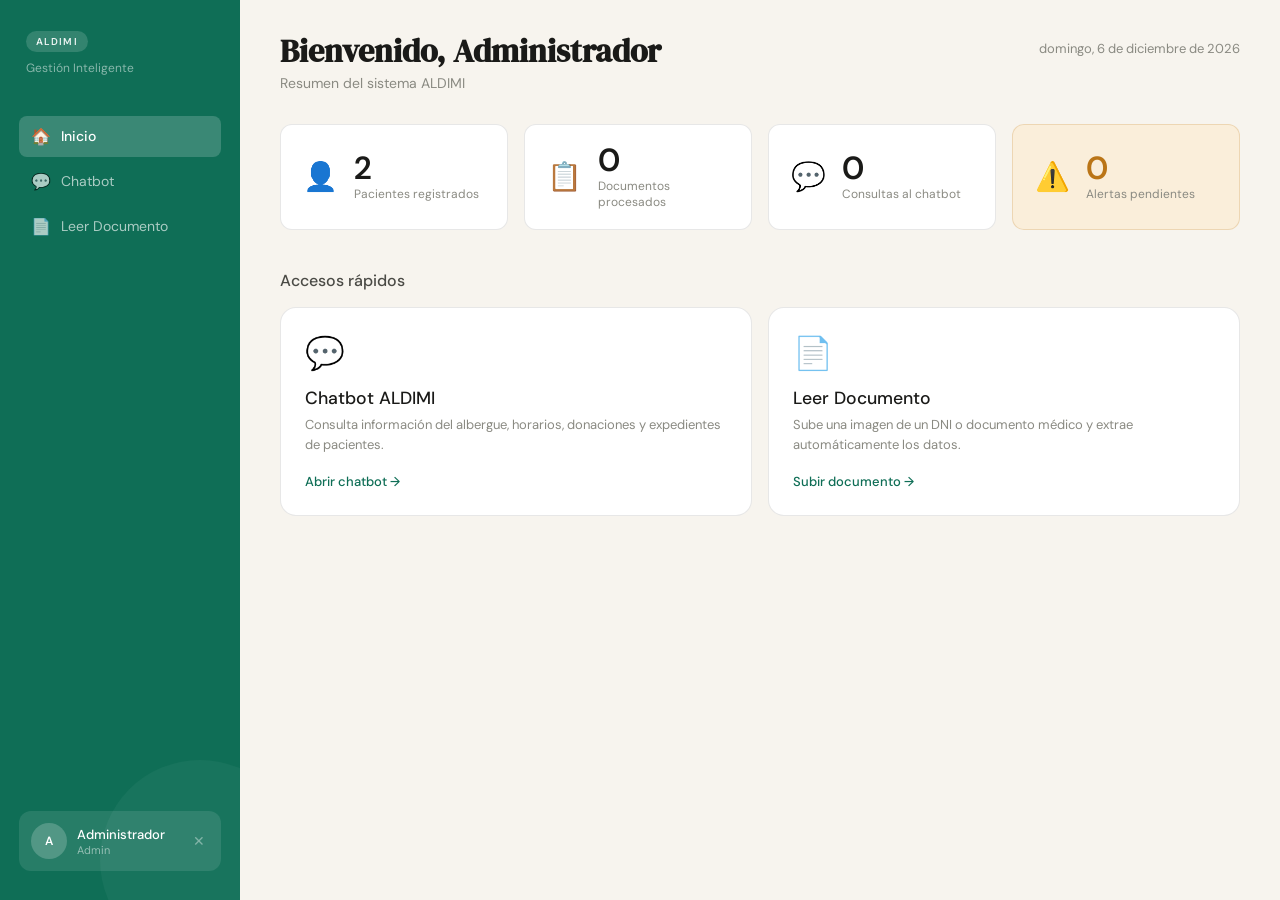
==== chatbot.html @ d467299f "pagina inicial" ====
<!DOCTYPE html>
<html lang="es">
<head>
  <meta charset="UTF-8" />
  <meta name="viewport" content="width=device-width, initial-scale=1.0" />
  <title>ALDIMI — Dashboard</title>
  <link href="https://fonts.googleapis.com/css2?family=DM+Serif+Display:ital@0;1&family=DM+Sans:wght@300;400;500;600&display=swap" rel="stylesheet" />
  <link rel="stylesheet" href="css/chatbot.css" /> 
</head>
<body>
  <div id="app">

    <aside id="sidebar">

      <!-- Logo / Marca -->
      <div id="sidebar-marca">
        <span id="sidebar-badge">ALDIMI</span>
        <p id="sidebar-subtitulo">Gestión Inteligente</p>
      </div>

      <!-- Menú de navegación -->
      <nav id="sidebar-nav">
        <button class="nav-btn activo" onclick="mostrarSeccion('inicio')" data-seccion="inicio">
          <span class="nav-icono">🏠</span>
          <span class="nav-texto">Inicio</span>
        </button>

        <button class="nav-btn" onclick="mostrarSeccion('chatbot')" data-seccion="chatbot">
          <span class="nav-icono">💬</span>
          <span class="nav-texto">Chatbot</span>
        </button>

        <button class="nav-btn" onclick="mostrarSeccion('ocr')" data-seccion="ocr">
          <span class="nav-icono">📄</span>
          <span class="nav-texto">Leer Documento</span>
        </button>
      </nav>

      <!-- Info del usuario logueado -->
      <div id="sidebar-usuario">
        <div id="usuario-avatar">AD</div>
        <div id="usuario-info">
          <p id="usuario-nombre">Administrador</p>
          <p id="usuario-rol">admin</p>
        </div>
        <button id="btn-cerrar-sesion" onclick="cerrarSesion()" title="Cerrar sesión">✕</button>
      </div>

    </aside>

    <main id="contenido">

     <!-- Inicio -->
      <section id="seccion-inicio" class="seccion activa">

        <!-- Encabezado -->
        <div class="seccion-header">
          <div>
            <h1 id="saludo-usuario">Bienvenido, Administrador</h1>
            <p class="seccion-desc">Resumen del sistema ALDIMI</p>
          </div>
          <span id="fecha-hoy"></span>
        </div>

        <!-- Tarjetas de estadísticas -->
        <div id="stats-grid">

          <div class="stat-card">
            <span class="stat-icono">👤</span>
            <div>
              <p class="stat-numero" id="stat-pacientes">2</p>
              <p class="stat-label">Pacientes registrados</p>
            </div>
          </div>

          <div class="stat-card">
            <span class="stat-icono">📋</span>
            <div>
              <p class="stat-numero" id="stat-documentos">0</p>
              <p class="stat-label">Documentos procesados</p>
            </div>
          </div>

          <div class="stat-card">
            <span class="stat-icono">💬</span>
            <div>
              <p class="stat-numero" id="stat-consultas">0</p>
              <p class="stat-label">Consultas al chatbot</p>
            </div>
          </div>

          <div class="stat-card alerta">
            <span class="stat-icono">⚠️</span>
            <div>
              <p class="stat-numero" id="stat-alertas">0</p>
              <p class="stat-label">Alertas pendientes</p>
            </div>
          </div>

        </div>

        <!-- Accesos rápidos -->
        <div id="accesos-rapidos">
          <h2>Accesos rápidos</h2>
          <div id="accesos-grid">

            <div class="acceso-card" onclick="mostrarSeccion('chatbot')">
              <span class="acceso-icono">💬</span>
              <h3>Chatbot ALDIMI</h3>
              <p>Consulta información del albergue, horarios, donaciones y expedientes de pacientes.</p>
              <span class="acceso-link">Abrir chatbot →</span>
            </div>

            <div class="acceso-card" onclick="mostrarSeccion('ocr')">
              <span class="acceso-icono">📄</span>
              <h3>Leer Documento</h3>
              <p>Sube una imagen de un DNI o documento médico y extrae automáticamente los datos.</p>
              <span class="acceso-link">Subir documento →</span>
            </div>

          </div>
        </div>

      </section>
         <!-- Chatbot -->
      <section id="seccion-chatbot" class="seccion">

        <!-- Encabezado -->
        <div class="seccion-header">
          <div>
            <h1>Asistente Virtual</h1>
            <p class="seccion-desc">Consulta sobre horarios, pacientes, donaciones y más</p>
          </div>
          <button id="btn-limpiar-chat" onclick="limpiarChat()">Limpiar chat</button>
        </div>

        <!-- Ventana del chat -->
        <div id="chat-contenedor">

          <!-- Mensajes -->
          <div id="chat-mensajes">

            <!-- Mensaje inicial del bot (se genera con JS) -->
            <div class="mensaje bot" id="mensaje-bienvenida">
              <div class="mensaje-avatar">🤖</div>
              <div class="mensaje-burbuja">
                <p>¡Hola! Soy el asistente virtual de ALDIMI. Puedo ayudarte con:</p>
                <ul>
                  <li>📅 Horarios de atención</li>
                  <li>👤 Registro de pacientes</li>
                  <li>❤️ Donaciones</li>
                  <li>📋 Expedientes</li>
                  <li>🔔 Alertas pendientes</li>
                </ul>
                <p>¿En qué te puedo ayudar?</p>
              </div>
            </div>

          </div>

          <!-- Sugerencias rápidas -->
          <div id="chat-sugerencias">
            <button class="sugerencia-btn" onclick="enviarSugerencia(this)">¿Cuál es el horario?</button>
            <button class="sugerencia-btn" onclick="enviarSugerencia(this)">Quiero donar</button>
            <button class="sugerencia-btn" onclick="enviarSugerencia(this)">Registrar paciente</button>
            <button class="sugerencia-btn" onclick="enviarSugerencia(this)">Ver alertas</button>
          </div>

          <!-- Input del chat -->
          <div id="chat-input-area">
            <input
              type="text"
              id="chat-input"
              placeholder="Escribe tu consulta aquí..."
              onkeydown="if(event.key==='Enter') enviarMensaje()"
            />
            <button id="btn-enviar-chat" onclick="enviarMensaje()">Enviar</button>
          </div>

        </div>

      </section>
         <!-- OCR -->
      <section id="seccion-ocr" class="seccion">

        <!-- Encabezado -->
        <div class="seccion-header">
          <div>
            <h1>Leer Documento</h1>
            <p class="seccion-desc">Sube una imagen y el sistema extraerá los datos automáticamente</p>
          </div>
        </div>

        <div id="ocr-contenedor">

          <!-- Panel izquierdo: subir imagen -->
          <div id="ocr-panel-subir">

            <h2>Subir documento</h2>

            <!-- Zona de arrastre / clic -->
            <div id="zona-subir"
              onclick="document.getElementById('input-imagen').click()"
              ondragover="event.preventDefault(); this.classList.add('arrastrando')"
              ondragleave="this.classList.remove('arrastrando')"
              ondrop="soltarArchivo(event)"
            >
              <span id="zona-icono">📁</span>
              <p id="zona-texto-principal">Haz clic o arrastra una imagen aquí</p>
              <p id="zona-texto-secundario">JPG, PNG — Máximo 5MB</p>

              <!-- Input oculto -->
              <input
                type="file"
                id="input-imagen"
                accept=".jpg,.jpeg,.png"
                style="display:none"
                onchange="cargarImagen(event)"
              />
            </div>

            <!-- Vista previa de la imagen -->
            <div id="preview-contenedor">
              <p id="preview-nombre-archivo"></p>
              <img id="preview-imagen" alt="Vista previa del documento" />
            </div>

            <!-- Tipo de documento detectado -->
            <div id="tipo-documento-contenedor">
              <p>Tipo detectado:</p>
              <span id="tipo-documento-badge"></span>
            </div>

            <!-- Botón procesar -->
            <button id="btn-procesar-ocr" onclick="procesarOCR()">
              Extraer datos
            </button>

            <!-- Botón limpiar -->
            <button id="btn-limpiar-ocr" onclick="limpiarOCR()">
              Limpiar
            </button>

          </div>


          <!-- Panel derecho: resultados -->
          <div id="ocr-panel-resultado">

            <h2>Datos extraídos</h2>

            <!-- Estado inicial: esperando imagen -->
            <div id="ocr-estado-vacio">
              <span>📋</span>
              <p>Los datos aparecerán aquí después de procesar el documento</p>
            </div>

            <!-- Estado: procesando (spinner) -->
            <div id="ocr-estado-procesando">
              <div id="ocr-spinner"></div>
              <p>Analizando documento...</p>
            </div>

            <!-- Estado: resultado exitoso -->
            <div id="ocr-estado-resultado">

              <!-- Campos extraídos (se llenan dinámicamente con JS) -->
              <div id="ocr-campos"></div>

              <!-- Observación del análisis -->
              <div id="ocr-observacion">
                <p id="ocr-observacion-texto"></p>
              </div>

              <!-- Botones de acción -->
              <div id="ocr-acciones">
                <button id="btn-guardar-ocr" onclick="guardarDatos()">
                  Guardar en sistema
                </button>
                <button id="btn-editar-ocr" onclick="habilitarEdicion()">
                  Editar datos
                </button>
              </div>

            </div>

            <!-- Estado: error -->
            <div id="ocr-estado-error">
              <span>❌</span>
              <p id="ocr-error-texto">No se pudo procesar el documento.</p>
              <button onclick="limpiarOCR()">Intentar de nuevo</button>
            </div>

          </div>

        </div>

      </section>


    </main>
  </div>


  <!-- Scripts -->
  <script src="js/chatbot.js"></script>

</body>
</html>
---- css/chatbot.css ----
/* ── Variables globales ── */
:root {
  --cream:      #F7F4EE;
  --ink:        #1A1A18;
  --ink-mid:    #4A4A45;
  --ink-soft:   #8A8A82;
  --teal:       #0F6E56;
  --teal-lt:    #E1F5EE;
  --teal-mid:   #1D9E75;
  --teal-dark:  #0b5542;
  --red:        #A32D2D;
  --red-lt:     #FCEBEB;
  --amber:      #BA7517;
  --amber-lt:   #FAEEDA;
  --border:     rgba(26,26,24,0.10);
  --sidebar-w:  240px;
  --radius-sm:  8px;
  --radius-md:  12px;
  --radius-lg:  16px;
}

/* ── Reset ── */
*, *::before, *::after {
  box-sizing: border-box;
  margin: 0;
  padding: 0;
}

body {
  font-family: 'DM Sans', sans-serif;
  background: var(--cream);
  color: var(--ink);
  min-height: 100vh;
}


#app {
  display: flex;
  min-height: 100vh;
}

#sidebar {
  width: var(--sidebar-w);
  background: var(--teal);
  display: flex;
  flex-direction: column;
  padding: 1.8rem 1.2rem;
  position: fixed;
  top: 0;
  left: 0;
  height: 100vh;
  z-index: 100;
  overflow: hidden;
}

/* Círculo decorativo en sidebar */
#sidebar::after {
  content: '';
  position: absolute;
  bottom: -60px;
  right: -60px;
  width: 200px;
  height: 200px;
  border-radius: 50%;
  background: rgba(255,255,255,0.04);
  pointer-events: none;
}

/* Marca */
#sidebar-marca {
  margin-bottom: 2.5rem;
  padding-left: 0.4rem;
}

#sidebar-badge {
  display: inline-block;
  background: rgba(255,255,255,0.15);
  color: rgba(255,255,255,0.9);
  font-size: 10px;
  font-weight: 600;
  letter-spacing: 0.12em;
  text-transform: uppercase;
  padding: 4px 10px;
  border-radius: 100px;
  margin-bottom: 0.5rem;
}

#sidebar-subtitulo {
  color: rgba(255,255,255,0.5);
  font-size: 12px;
}

/* Navegación */
#sidebar-nav {
  display: flex;
  flex-direction: column;
  gap: 4px;
  flex: 1;
}

.nav-btn {
  display: flex;
  align-items: center;
  gap: 10px;
  width: 100%;
  background: none;
  border: none;
  border-radius: var(--radius-sm);
  padding: 10px 12px;
  color: rgba(255,255,255,0.65);
  font-family: 'DM Sans', sans-serif;
  font-size: 14px;
  font-weight: 400;
  cursor: pointer;
  text-align: left;
  transition: background 0.15s, color 0.15s;
}

.nav-btn:hover {
  background: rgba(255,255,255,0.1);
  color: #fff;
}

.nav-btn.activo {
  background: rgba(255,255,255,0.18);
  color: #fff;
  font-weight: 500;
}

.nav-icono {
  font-size: 16px;
  width: 20px;
  text-align: center;
  flex-shrink: 0;
}

/* Usuario en el pie del sidebar */
#sidebar-usuario {
  display: flex;
  align-items: center;
  gap: 10px;
  padding: 12px;
  background: rgba(255,255,255,0.1);
  border-radius: var(--radius-md);
  position: relative;
  z-index: 1;
}

#usuario-avatar {
  width: 36px;
  height: 36px;
  border-radius: 50%;
  background: rgba(255,255,255,0.2);
  color: #fff;
  font-size: 12px;
  font-weight: 600;
  display: flex;
  align-items: center;
  justify-content: center;
  flex-shrink: 0;
}

#usuario-info {
  flex: 1;
  overflow: hidden;
}

#usuario-nombre {
  color: #fff;
  font-size: 13px;
  font-weight: 500;
  white-space: nowrap;
  overflow: hidden;
  text-overflow: ellipsis;
}

#usuario-rol {
  color: rgba(255,255,255,0.5);
  font-size: 11px;
  text-transform: capitalize;
}

#btn-cerrar-sesion {
  background: none;
  border: none;
  color: rgba(255,255,255,0.4);
  font-size: 14px;
  cursor: pointer;
  padding: 4px;
  border-radius: 4px;
  transition: color 0.15s, background 0.15s;
  flex-shrink: 0;
}

#btn-cerrar-sesion:hover {
  color: #fff;
  background: rgba(255,255,255,0.1);
}

#contenido {
  margin-left: var(--sidebar-w);
  flex: 1;
  padding: 2rem 2.5rem;
  min-height: 100vh;
}

/* Secciones */
.seccion {
  display: none;
}

.seccion.activa {
  display: block;
}

/* Encabezado de sección */
.seccion-header {
  display: flex;
  align-items: flex-start;
  justify-content: space-between;
  margin-bottom: 2rem;
  gap: 1rem;
}

.seccion-header h1 {
  font-family: 'DM Serif Display', serif;
  font-size: 2rem;
  color: var(--ink);
  line-height: 1.2;
  margin-bottom: 0.2rem;
}

.seccion-desc {
  color: var(--ink-soft);
  font-size: 14px;
}

#fecha-hoy {
  color: var(--ink-soft);
  font-size: 13px;
  white-space: nowrap;
  margin-top: 0.5rem;
}

/* Grid de estadísticas */
#stats-grid {
  display: grid;
  grid-template-columns: repeat(4, 1fr);
  gap: 1rem;
  margin-bottom: 2.5rem;
}

.stat-card {
  background: #fff;
  border: 0.5px solid var(--border);
  border-radius: var(--radius-md);
  padding: 1.2rem 1.4rem;
  display: flex;
  align-items: center;
  gap: 1rem;
}

.stat-card.alerta {
  background: var(--amber-lt);
  border-color: rgba(186,117,23,0.2);
}

.stat-icono {
  font-size: 28px;
  flex-shrink: 0;
}

.stat-numero {
  font-size: 2rem;
  font-weight: 600;
  color: var(--ink);
  line-height: 1;
}

.stat-card.alerta .stat-numero {
  color: var(--amber);
}

.stat-label {
  font-size: 12px;
  color: var(--ink-soft);
  margin-top: 2px;
}

/* Accesos rápidos */
#accesos-rapidos h2 {
  font-size: 1rem;
  font-weight: 500;
  color: var(--ink-mid);
  margin-bottom: 1rem;
}

#accesos-grid {
  display: grid;
  grid-template-columns: 1fr 1fr;
  gap: 1rem;
}

.acceso-card {
  background: #fff;
  border: 0.5px solid var(--border);
  border-radius: var(--radius-lg);
  padding: 1.5rem;
  cursor: pointer;
  transition: border-color 0.2s, box-shadow 0.2s;
}

.acceso-card:hover {
  border-color: var(--teal-mid);
  box-shadow: 0 4px 16px rgba(15,110,86,0.08);
}

.acceso-icono {
  font-size: 2rem;
  display: block;
  margin-bottom: 0.8rem;
}

.acceso-card h3 {
  font-size: 1.1rem;
  font-weight: 500;
  color: var(--ink);
  margin-bottom: 0.4rem;
}

.acceso-card p {
  font-size: 13px;
  color: var(--ink-soft);
  line-height: 1.5;
  margin-bottom: 1rem;
}

.acceso-link {
  font-size: 13px;
  font-weight: 500;
  color: var(--teal);
}

/*CHATBOT */

#btn-limpiar-chat {
  background: none;
  border: 1px solid var(--border);
  border-radius: var(--radius-sm);
  padding: 8px 16px;
  font-family: 'DM Sans', sans-serif;
  font-size: 13px;
  color: var(--ink-soft);
  cursor: pointer;
  transition: border-color 0.15s, color 0.15s;
  white-space: nowrap;
}

#btn-limpiar-chat:hover {
  border-color: var(--ink-soft);
  color: var(--ink);
}

/* Contenedor del chat */
#chat-contenedor {
  background: #fff;
  border: 0.5px solid var(--border);
  border-radius: var(--radius-lg);
  display: flex;
  flex-direction: column;
  height: calc(100vh - 220px);
  min-height: 400px;
  overflow: hidden;
}

/* Área de mensajes */
#chat-mensajes {
  flex: 1;
  overflow-y: auto;
  padding: 1.5rem;
  display: flex;
  flex-direction: column;
  gap: 1.2rem;
  scroll-behavior: smooth;
}

/* Scrollbar del chat */
#chat-mensajes::-webkit-scrollbar {
  width: 4px;
}
#chat-mensajes::-webkit-scrollbar-track {
  background: transparent;
}
#chat-mensajes::-webkit-scrollbar-thumb {
  background: var(--border);
  border-radius: 100px;
}

/* Mensajes individuales */
.mensaje {
  display: flex;
  align-items: flex-end;
  gap: 8px;
}

.mensaje.usuario {
  flex-direction: row-reverse;
}

.mensaje-avatar {
  width: 32px;
  height: 32px;
  border-radius: 50%;
  display: flex;
  align-items: center;
  justify-content: center;
  font-size: 16px;
  flex-shrink: 0;
  background: var(--teal-lt);
}

.mensaje.usuario .mensaje-avatar {
  background: var(--teal);
  font-size: 13px;
  color: #fff;
  font-weight: 600;
}

.mensaje-burbuja {
  max-width: 70%;
  padding: 12px 16px;
  border-radius: var(--radius-md);
  font-size: 14px;
  line-height: 1.6;
}

.mensaje.bot .mensaje-burbuja {
  background: var(--cream);
  color: var(--ink);
  border-bottom-left-radius: 4px;
}

.mensaje.usuario .mensaje-burbuja {
  background: var(--teal);
  color: #fff;
  border-bottom-right-radius: 4px;
}

.mensaje-burbuja ul {
  padding-left: 1rem;
  margin: 0.5rem 0;
}

.mensaje-burbuja li {
  margin-bottom: 2px;
}

.mensaje-burbuja p + p {
  margin-top: 6px;
}

/* Typing indicator */
.mensaje-typing .mensaje-burbuja {
  display: flex;
  gap: 4px;
  align-items: center;
  padding: 14px 18px;
}

.typing-dot {
  width: 7px;
  height: 7px;
  border-radius: 50%;
  background: var(--ink-soft);
  animation: typing 1.2s infinite;
}

.typing-dot:nth-child(2) { animation-delay: 0.2s; }
.typing-dot:nth-child(3) { animation-delay: 0.4s; }

@keyframes typing {
  0%, 60%, 100% { transform: translateY(0);   opacity: 0.4; }
  30%            { transform: translateY(-6px); opacity: 1;   }
}

/* Sugerencias rápidas */
#chat-sugerencias {
  display: flex;
  gap: 8px;
  padding: 0.8rem 1.5rem;
  flex-wrap: wrap;
  border-top: 0.5px solid var(--border);
}

.sugerencia-btn {
  background: var(--cream);
  border: 1px solid var(--border);
  border-radius: 100px;
  padding: 6px 14px;
  font-family: 'DM Sans', sans-serif;
  font-size: 12px;
  color: var(--ink-mid);
  cursor: pointer;
  transition: background 0.15s, border-color 0.15s;
}

.sugerencia-btn:hover {
  background: var(--teal-lt);
  border-color: var(--teal-mid);
  color: var(--teal);
}

/* Input del chat */
#chat-input-area {
  display: flex;
  gap: 8px;
  padding: 1rem 1.5rem;
  border-top: 0.5px solid var(--border);
}

#chat-input {
  flex: 1;
  background: var(--cream);
  border: 1.5px solid var(--border);
  border-radius: 100px;
  padding: 10px 18px;
  font-family: 'DM Sans', sans-serif;
  font-size: 14px;
  color: var(--ink);
  outline: none;
  transition: border-color 0.2s, box-shadow 0.2s;
}

#chat-input:focus {
  border-color: var(--teal-mid);
  box-shadow: 0 0 0 3px rgba(29,158,117,0.1);
}

#btn-enviar-chat {
  background: var(--teal);
  color: #fff;
  border: none;
  border-radius: 100px;
  padding: 10px 22px;
  font-family: 'DM Sans', sans-serif;
  font-size: 14px;
  font-weight: 500;
  cursor: pointer;
  transition: background 0.15s, transform 0.1s;
  white-space: nowrap;
}

#btn-enviar-chat:hover   { background: var(--teal-dark); }
#btn-enviar-chat:active  { transform: scale(0.97); }
#btn-enviar-chat:disabled {
  opacity: 0.5;
  cursor: not-allowed;
}


/* OCR*/

#ocr-contenedor {
  display: grid;
  grid-template-columns: 1fr 1fr;
  gap: 1.5rem;
  align-items: start;
}

#ocr-panel-subir,
#ocr-panel-resultado {
  background: #fff;
  border: 0.5px solid var(--border);
  border-radius: var(--radius-lg);
  padding: 1.5rem;
}

#ocr-panel-subir h2,
#ocr-panel-resultado h2 {
  font-size: 1rem;
  font-weight: 500;
  color: var(--ink);
  margin-bottom: 1.2rem;
}

/* Zona de subir archivo */
#zona-subir {
  border: 2px dashed var(--border);
  border-radius: var(--radius-md);
  padding: 2.5rem 1.5rem;
  text-align: center;
  cursor: pointer;
  transition: border-color 0.2s, background 0.2s;
  margin-bottom: 1rem;
}

#zona-subir:hover,
#zona-subir.arrastrando {
  border-color: var(--teal-mid);
  background: var(--teal-lt);
}

#zona-icono {
  font-size: 2.5rem;
  display: block;
  margin-bottom: 0.8rem;
}

#zona-texto-principal {
  font-size: 14px;
  font-weight: 500;
  color: var(--ink-mid);
  margin-bottom: 0.3rem;
}

#zona-texto-secundario {
  font-size: 12px;
  color: var(--ink-soft);
}

/* Preview de imagen */
#preview-contenedor {
  display: none;
  margin-bottom: 1rem;
}

#preview-contenedor.visible {
  display: block;
}

#preview-nombre-archivo {
  font-size: 12px;
  color: var(--ink-soft);
  margin-bottom: 8px;
  overflow: hidden;
  text-overflow: ellipsis;
  white-space: nowrap;
}

#preview-imagen {
  width: 100%;
  max-height: 200px;
  object-fit: contain;
  border-radius: var(--radius-sm);
  border: 0.5px solid var(--border);
  background: var(--cream);
}

/* Tipo de documento */
#tipo-documento-contenedor {
  display: none;
  align-items: center;
  gap: 8px;
  margin-bottom: 1rem;
  font-size: 13px;
  color: var(--ink-soft);
}

#tipo-documento-contenedor.visible {
  display: flex;
}

#tipo-documento-badge {
  background: var(--teal-lt);
  color: var(--teal);
  font-size: 12px;
  font-weight: 500;
  padding: 3px 10px;
  border-radius: 100px;
  border: 1px solid rgba(15,110,86,0.2);
}

/* Botones OCR */
#btn-procesar-ocr {
  width: 100%;
  background: var(--teal);
  color: #fff;
  border: none;
  border-radius: var(--radius-sm);
  padding: 12px;
  font-family: 'DM Sans', sans-serif;
  font-size: 14px;
  font-weight: 500;
  cursor: pointer;
  margin-bottom: 8px;
  transition: background 0.15s, transform 0.1s;
  display: none;
}

#btn-procesar-ocr.visible {
  display: block;
}

#btn-procesar-ocr:hover  { background: var(--teal-dark); }
#btn-procesar-ocr:active { transform: scale(0.99); }
#btn-procesar-ocr:disabled {
  opacity: 0.6;
  cursor: not-allowed;
}

#btn-limpiar-ocr {
  width: 100%;
  background: none;
  border: 1px solid var(--border);
  border-radius: var(--radius-sm);
  padding: 10px;
  font-family: 'DM Sans', sans-serif;
  font-size: 13px;
  color: var(--ink-soft);
  cursor: pointer;
  transition: border-color 0.15s, color 0.15s;
  display: none;
}

#btn-limpiar-ocr.visible {
  display: block;
}

#btn-limpiar-ocr:hover {
  border-color: var(--red);
  color: var(--red);
}

/* ── Panel resultado: estados ── */
#ocr-estado-vacio,
#ocr-estado-procesando,
#ocr-estado-resultado,
#ocr-estado-error {
  display: none;
}

#ocr-estado-vacio.visible,
#ocr-estado-procesando.visible,
#ocr-estado-resultado.visible,
#ocr-estado-error.visible {
  display: block;
}

/* Estado vacío */
#ocr-estado-vacio {
  text-align: center;
  padding: 3rem 1rem;
}

#ocr-estado-vacio span {
  font-size: 3rem;
  display: block;
  margin-bottom: 1rem;
  opacity: 0.3;
}

#ocr-estado-vacio p {
  font-size: 13px;
  color: var(--ink-soft);
  line-height: 1.6;
}

/* Estado procesando */
#ocr-estado-procesando {
  text-align: center;
  padding: 3rem 1rem;
}

#ocr-spinner {
  width: 40px;
  height: 40px;
  border: 3px solid var(--teal-lt);
  border-top-color: var(--teal);
  border-radius: 50%;
  animation: spin 0.8s linear infinite;
  margin: 0 auto 1rem;
}

@keyframes spin { to { transform: rotate(360deg); } }

#ocr-estado-procesando p {
  font-size: 13px;
  color: var(--ink-soft);
}

/* Campos extraídos */
#ocr-campos {
  display: flex;
  flex-direction: column;
  gap: 10px;
  margin-bottom: 1rem;
}

.ocr-campo {
  display: flex;
  flex-direction: column;
  gap: 4px;
}

.ocr-campo label {
  font-size: 11px;
  font-weight: 600;
  color: var(--ink-soft);
  text-transform: uppercase;
  letter-spacing: 0.06em;
}

.ocr-campo input {
  background: var(--cream);
  border: 1.5px solid var(--border);
  border-radius: var(--radius-sm);
  padding: 9px 12px;
  font-family: 'DM Sans', sans-serif;
  font-size: 14px;
  color: var(--ink);
  outline: none;
  transition: border-color 0.2s;
}

.ocr-campo input:focus {
  border-color: var(--teal-mid);
}

.ocr-campo input:read-only {
  cursor: default;
  opacity: 0.85;
}

/* Observación */
#ocr-observacion {
  background: var(--teal-lt);
  border: 1px solid rgba(15,110,86,0.15);
  border-radius: var(--radius-sm);
  padding: 10px 14px;
  margin-bottom: 1rem;
  display: none;
}

#ocr-observacion.visible {
  display: block;
}

#ocr-observacion-texto {
  font-size: 12px;
  color: var(--teal);
  line-height: 1.5;
}

/* Botones de acción OCR resultado */
#ocr-acciones {
  display: flex;
  gap: 8px;
}

#btn-guardar-ocr {
  flex: 1;
  background: var(--teal);
  color: #fff;
  border: none;
  border-radius: var(--radius-sm);
  padding: 10px;
  font-family: 'DM Sans', sans-serif;
  font-size: 13px;
  font-weight: 500;
  cursor: pointer;
  transition: background 0.15s;
}

#btn-guardar-ocr:hover { background: var(--teal-dark); }

#btn-editar-ocr {
  flex: 1;
  background: none;
  border: 1px solid var(--border);
  border-radius: var(--radius-sm);
  padding: 10px;
  font-family: 'DM Sans', sans-serif;
  font-size: 13px;
  color: var(--ink-mid);
  cursor: pointer;
  transition: border-color 0.15s, color 0.15s;
}

#btn-editar-ocr:hover {
  border-color: var(--teal-mid);
  color: var(--teal);
}

/* Estado error */
#ocr-estado-error {
  text-align: center;
  padding: 2rem 1rem;
}

#ocr-estado-error span {
  font-size: 2.5rem;
  display: block;
  margin-bottom: 0.8rem;
}

#ocr-error-texto {
  font-size: 13px;
  color: var(--red);
  margin-bottom: 1rem;
}

#ocr-estado-error button {
  background: none;
  border: 1px solid var(--red);
  border-radius: var(--radius-sm);
  padding: 8px 16px;
  font-family: 'DM Sans', sans-serif;
  font-size: 13px;
  color: var(--red);
  cursor: pointer;
  transition: background 0.15s;
}

#ocr-estado-error button:hover {
  background: var(--red-lt);
}


/* RESPONSIVE */
@media (max-width: 900px) {
  :root { --sidebar-w: 200px; }

  #stats-grid {
    grid-template-columns: 1fr 1fr;
  }

  #ocr-contenedor {
    grid-template-columns: 1fr;
  }
}

@media (max-width: 680px) {
  #sidebar {
    width: 60px;
    padding: 1.2rem 0.6rem;
  }

  :root { --sidebar-w: 60px; }

  #sidebar-marca,
  .nav-texto,
  #usuario-info,
  #btn-cerrar-sesion,
  #sidebar-subtitulo {
    display: none;
  }

  .nav-btn {
    justify-content: center;
    padding: 10px;
  }

  #usuario-avatar {
    margin: 0 auto;
  }

  #contenido {
    padding: 1.2rem;
  }

  #stats-grid {
    grid-template-columns: 1fr 1fr;
  }

  #accesos-grid {
    grid-template-columns: 1fr;
  }
}
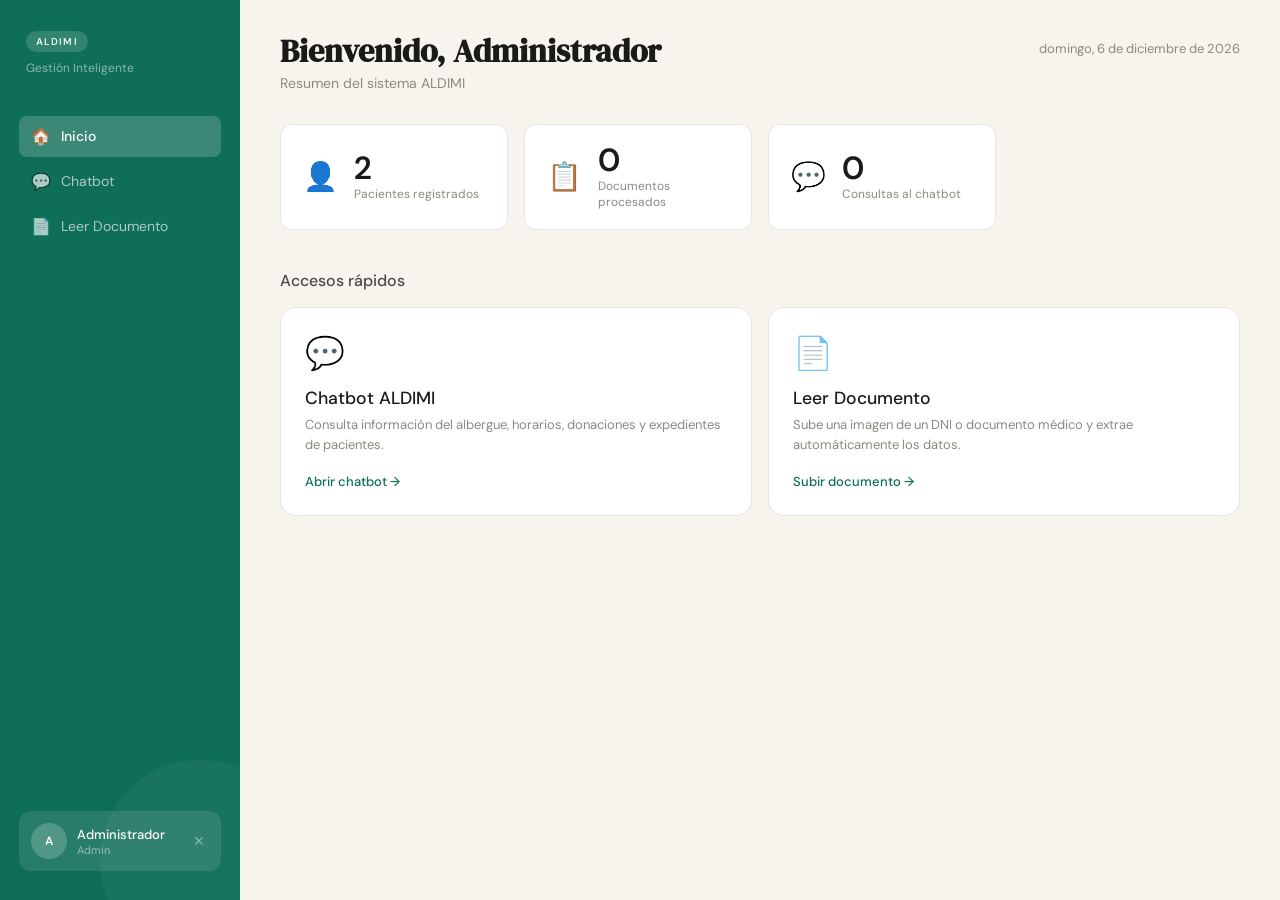
==== commit 287e7359: "cambios en el chatbot y leer documento" ====
--- a/chatbot.html
+++ b/chatbot.html
@@ -5,7 +5,7 @@
   <meta name="viewport" content="width=device-width, initial-scale=1.0" />
   <title>ALDIMI — Dashboard</title>
   <link href="https://fonts.googleapis.com/css2?family=DM+Serif+Display:ital@0;1&family=DM+Sans:wght@300;400;500;600&display=swap" rel="stylesheet" />
-  <link rel="stylesheet" href="css/chatbot.css" /> 
+  <link rel="stylesheet" href="css/chatbot.css" />
 </head>
 <body>
   <div id="app">
@@ -50,10 +50,9 @@
 
     <main id="contenido">
 
-     <!-- Inicio -->
+      <!-- ── Inicio ── -->
       <section id="seccion-inicio" class="seccion activa">
 
-        <!-- Encabezado -->
         <div class="seccion-header">
           <div>
             <h1 id="saludo-usuario">Bienvenido, Administrador</h1>
@@ -62,7 +61,6 @@
           <span id="fecha-hoy"></span>
         </div>
 
-        <!-- Tarjetas de estadísticas -->
         <div id="stats-grid">
 
           <div class="stat-card">
@@ -89,17 +87,8 @@
             </div>
           </div>
 
-          <div class="stat-card alerta">
-            <span class="stat-icono">⚠️</span>
-            <div>
-              <p class="stat-numero" id="stat-alertas">0</p>
-              <p class="stat-label">Alertas pendientes</p>
-            </div>
-          </div>
-
-        </div>
-
-        <!-- Accesos rápidos -->
+        </div>
+
         <div id="accesos-rapidos">
           <h2>Accesos rápidos</h2>
           <div id="accesos-grid">
@@ -122,35 +111,35 @@
         </div>
 
       </section>
-         <!-- Chatbot -->
+
+      <!-- ── Chatbot ── -->
       <section id="seccion-chatbot" class="seccion">
 
-        <!-- Encabezado -->
         <div class="seccion-header">
           <div>
             <h1>Asistente Virtual</h1>
-            <p class="seccion-desc">Consulta sobre horarios, pacientes, donaciones y más</p>
+            <p class="seccion-desc">Consulta sobre horarios, pacientes, donaciones y expedientes</p>
           </div>
           <button id="btn-limpiar-chat" onclick="limpiarChat()">Limpiar chat</button>
         </div>
 
-        <!-- Ventana del chat -->
         <div id="chat-contenedor">
 
           <!-- Mensajes -->
           <div id="chat-mensajes">
 
-            <!-- Mensaje inicial del bot (se genera con JS) -->
+            <!-- Mensaje de bienvenida -->
             <div class="mensaje bot" id="mensaje-bienvenida">
-              <div class="mensaje-avatar">🤖</div>
+              <div class="mensaje-avatar">
+                  <img src="img/eva_chtb.jpg" alt="ALDIMI bot" />
+              </div>
               <div class="mensaje-burbuja">
                 <p>¡Hola! Soy el asistente virtual de ALDIMI. Puedo ayudarte con:</p>
                 <ul>
-                  <li>📅 Horarios de atención</li>
-                  <li>👤 Registro de pacientes</li>
-                  <li>❤️ Donaciones</li>
-                  <li>📋 Expedientes</li>
-                  <li>🔔 Alertas pendientes</li>
+                  <li>Horarios de atención</li>
+                  <li>Registro de pacientes</li>
+                  <li>Donaciones</li>
+                  <li>Reporte de expedientes</li>
                 </ul>
                 <p>¿En qué te puedo ayudar?</p>
               </div>
@@ -163,7 +152,7 @@
             <button class="sugerencia-btn" onclick="enviarSugerencia(this)">¿Cuál es el horario?</button>
             <button class="sugerencia-btn" onclick="enviarSugerencia(this)">Quiero donar</button>
             <button class="sugerencia-btn" onclick="enviarSugerencia(this)">Registrar paciente</button>
-            <button class="sugerencia-btn" onclick="enviarSugerencia(this)">Ver alertas</button>
+            <button class="sugerencia-btn" onclick="enviarSugerencia(this)">Reporte de expediente</button>
           </div>
 
           <!-- Input del chat -->
@@ -180,10 +169,10 @@
         </div>
 
       </section>
-         <!-- OCR -->
+
+      <!-- ── OCR ── -->
       <section id="seccion-ocr" class="seccion">
 
-        <!-- Encabezado -->
         <div class="seccion-header">
           <div>
             <h1>Leer Documento</h1>
@@ -198,7 +187,6 @@
 
             <h2>Subir documento</h2>
 
-            <!-- Zona de arrastre / clic -->
             <div id="zona-subir"
               onclick="document.getElementById('input-imagen').click()"
               ondragover="event.preventDefault(); this.classList.add('arrastrando')"
@@ -209,7 +197,6 @@
               <p id="zona-texto-principal">Haz clic o arrastra una imagen aquí</p>
               <p id="zona-texto-secundario">JPG, PNG — Máximo 5MB</p>
 
-              <!-- Input oculto -->
               <input
                 type="file"
                 id="input-imagen"
@@ -219,60 +206,49 @@
               />
             </div>
 
-            <!-- Vista previa de la imagen -->
             <div id="preview-contenedor">
               <p id="preview-nombre-archivo"></p>
               <img id="preview-imagen" alt="Vista previa del documento" />
             </div>
 
-            <!-- Tipo de documento detectado -->
             <div id="tipo-documento-contenedor">
               <p>Tipo detectado:</p>
               <span id="tipo-documento-badge"></span>
             </div>
 
-            <!-- Botón procesar -->
             <button id="btn-procesar-ocr" onclick="procesarOCR()">
               Extraer datos
             </button>
 
-            <!-- Botón limpiar -->
             <button id="btn-limpiar-ocr" onclick="limpiarOCR()">
               Limpiar
             </button>
 
           </div>
 
-
           <!-- Panel derecho: resultados -->
           <div id="ocr-panel-resultado">
 
             <h2>Datos extraídos</h2>
 
-            <!-- Estado inicial: esperando imagen -->
             <div id="ocr-estado-vacio">
               <span>📋</span>
               <p>Los datos aparecerán aquí después de procesar el documento</p>
             </div>
 
-            <!-- Estado: procesando (spinner) -->
             <div id="ocr-estado-procesando">
               <div id="ocr-spinner"></div>
               <p>Analizando documento...</p>
             </div>
 
-            <!-- Estado: resultado exitoso -->
             <div id="ocr-estado-resultado">
 
-              <!-- Campos extraídos (se llenan dinámicamente con JS) -->
               <div id="ocr-campos"></div>
 
-              <!-- Observación del análisis -->
               <div id="ocr-observacion">
                 <p id="ocr-observacion-texto"></p>
               </div>
 
-              <!-- Botones de acción -->
               <div id="ocr-acciones">
                 <button id="btn-guardar-ocr" onclick="guardarDatos()">
                   Guardar en sistema
@@ -284,7 +260,6 @@
 
             </div>
 
-            <!-- Estado: error -->
             <div id="ocr-estado-error">
               <span>❌</span>
               <p id="ocr-error-texto">No se pudo procesar el documento.</p>
@@ -297,11 +272,9 @@
 
       </section>
 
-
     </main>
   </div>
 
-
   <!-- Scripts -->
   <script src="js/chatbot.js"></script>
 
--- a/css/chatbot.css
+++ b/css/chatbot.css
@@ -33,7 +33,6 @@
   min-height: 100vh;
 }
 
-
 #app {
   display: flex;
   min-height: 100vh;
@@ -53,7 +52,6 @@
   overflow: hidden;
 }
 
-/* Círculo decorativo en sidebar */
 #sidebar::after {
   content: '';
   position: absolute;
@@ -66,7 +64,6 @@
   pointer-events: none;
 }
 
-/* Marca */
 #sidebar-marca {
   margin-bottom: 2.5rem;
   padding-left: 0.4rem;
@@ -90,7 +87,6 @@
   font-size: 12px;
 }
 
-/* Navegación */
 #sidebar-nav {
   display: flex;
   flex-direction: column;
@@ -134,7 +130,6 @@
   flex-shrink: 0;
 }
 
-/* Usuario en el pie del sidebar */
 #sidebar-usuario {
   display: flex;
   align-items: center;
@@ -204,7 +199,6 @@
   min-height: 100vh;
 }
 
-/* Secciones */
 .seccion {
   display: none;
 }
@@ -213,7 +207,6 @@
   display: block;
 }
 
-/* Encabezado de sección */
 .seccion-header {
   display: flex;
   align-items: flex-start;
@@ -242,7 +235,6 @@
   margin-top: 0.5rem;
 }
 
-/* Grid de estadísticas */
 #stats-grid {
   display: grid;
   grid-template-columns: repeat(4, 1fr);
@@ -287,7 +279,6 @@
   margin-top: 2px;
 }
 
-/* Accesos rápidos */
 #accesos-rapidos h2 {
   font-size: 1rem;
   font-weight: 500;
@@ -341,7 +332,8 @@
   color: var(--teal);
 }
 
-/*CHATBOT */
+
+/* ── CHATBOT ── */
 
 #btn-limpiar-chat {
   background: none;
@@ -361,7 +353,6 @@
   color: var(--ink);
 }
 
-/* Contenedor del chat */
 #chat-contenedor {
   background: #fff;
   border: 0.5px solid var(--border);
@@ -373,7 +364,6 @@
   overflow: hidden;
 }
 
-/* Área de mensajes */
 #chat-mensajes {
   flex: 1;
   overflow-y: auto;
@@ -384,19 +374,13 @@
   scroll-behavior: smooth;
 }
 
-/* Scrollbar del chat */
-#chat-mensajes::-webkit-scrollbar {
-  width: 4px;
-}
-#chat-mensajes::-webkit-scrollbar-track {
-  background: transparent;
-}
+#chat-mensajes::-webkit-scrollbar { width: 4px; }
+#chat-mensajes::-webkit-scrollbar-track { background: transparent; }
 #chat-mensajes::-webkit-scrollbar-thumb {
   background: var(--border);
   border-radius: 100px;
 }
 
-/* Mensajes individuales */
 .mensaje {
   display: flex;
   align-items: flex-end;
@@ -407,6 +391,7 @@
   flex-direction: row-reverse;
 }
 
+/* ── Avatar del mensaje ── */
 .mensaje-avatar {
   width: 32px;
   height: 32px;
@@ -417,6 +402,7 @@
   font-size: 16px;
   flex-shrink: 0;
   background: var(--teal-lt);
+  overflow: hidden; /* ← clave para que la img respete el círculo */
 }
 
 .mensaje.usuario .mensaje-avatar {
@@ -424,6 +410,15 @@
   font-size: 13px;
   color: #fff;
   font-weight: 600;
+}
+
+/* Imagen dentro del avatar del bot */
+.mensaje-avatar img {
+  width: 100%;
+  height: 100%;
+  object-fit: cover;
+  border-radius: 50%;
+  display: block;
 }
 
 .mensaje-burbuja {
@@ -459,7 +454,6 @@
   margin-top: 6px;
 }
 
-/* Typing indicator */
 .mensaje-typing .mensaje-burbuja {
   display: flex;
   gap: 4px;
@@ -483,7 +477,6 @@
   30%            { transform: translateY(-6px); opacity: 1;   }
 }
 
-/* Sugerencias rápidas */
 #chat-sugerencias {
   display: flex;
   gap: 8px;
@@ -510,7 +503,6 @@
   color: var(--teal);
 }
 
-/* Input del chat */
 #chat-input-area {
   display: flex;
   gap: 8px;
@@ -558,7 +550,7 @@
 }
 
 
-/* OCR*/
+/* ── OCR ── */
 
 #ocr-contenedor {
   display: grid;
@@ -583,7 +575,6 @@
   margin-bottom: 1.2rem;
 }
 
-/* Zona de subir archivo */
 #zona-subir {
   border: 2px dashed var(--border);
   border-radius: var(--radius-md);
@@ -618,7 +609,6 @@
   color: var(--ink-soft);
 }
 
-/* Preview de imagen */
 #preview-contenedor {
   display: none;
   margin-bottom: 1rem;
@@ -646,7 +636,6 @@
   background: var(--cream);
 }
 
-/* Tipo de documento */
 #tipo-documento-contenedor {
   display: none;
   align-items: center;
@@ -670,7 +659,6 @@
   border: 1px solid rgba(15,110,86,0.2);
 }
 
-/* Botones OCR */
 #btn-procesar-ocr {
   width: 100%;
   background: var(--teal);
@@ -687,12 +675,9 @@
   display: none;
 }
 
-#btn-procesar-ocr.visible {
-  display: block;
-}
-
-#btn-procesar-ocr:hover  { background: var(--teal-dark); }
-#btn-procesar-ocr:active { transform: scale(0.99); }
+#btn-procesar-ocr.visible { display: block; }
+#btn-procesar-ocr:hover   { background: var(--teal-dark); }
+#btn-procesar-ocr:active  { transform: scale(0.99); }
 #btn-procesar-ocr:disabled {
   opacity: 0.6;
   cursor: not-allowed;
@@ -712,16 +697,12 @@
   display: none;
 }
 
-#btn-limpiar-ocr.visible {
-  display: block;
-}
-
+#btn-limpiar-ocr.visible { display: block; }
 #btn-limpiar-ocr:hover {
   border-color: var(--red);
   color: var(--red);
 }
 
-/* ── Panel resultado: estados ── */
 #ocr-estado-vacio,
 #ocr-estado-procesando,
 #ocr-estado-resultado,
@@ -736,7 +717,6 @@
   display: block;
 }
 
-/* Estado vacío */
 #ocr-estado-vacio {
   text-align: center;
   padding: 3rem 1rem;
@@ -755,7 +735,6 @@
   line-height: 1.6;
 }
 
-/* Estado procesando */
 #ocr-estado-procesando {
   text-align: center;
   padding: 3rem 1rem;
@@ -778,7 +757,6 @@
   color: var(--ink-soft);
 }
 
-/* Campos extraídos */
 #ocr-campos {
   display: flex;
   flex-direction: column;
@@ -812,16 +790,9 @@
   transition: border-color 0.2s;
 }
 
-.ocr-campo input:focus {
-  border-color: var(--teal-mid);
-}
-
-.ocr-campo input:read-only {
-  cursor: default;
-  opacity: 0.85;
-}
-
-/* Observación */
+.ocr-campo input:focus  { border-color: var(--teal-mid); }
+.ocr-campo input:read-only { cursor: default; opacity: 0.85; }
+
 #ocr-observacion {
   background: var(--teal-lt);
   border: 1px solid rgba(15,110,86,0.15);
@@ -831,9 +802,7 @@
   display: none;
 }
 
-#ocr-observacion.visible {
-  display: block;
-}
+#ocr-observacion.visible { display: block; }
 
 #ocr-observacion-texto {
   font-size: 12px;
@@ -841,7 +810,6 @@
   line-height: 1.5;
 }
 
-/* Botones de acción OCR resultado */
 #ocr-acciones {
   display: flex;
   gap: 8px;
@@ -881,7 +849,6 @@
   color: var(--teal);
 }
 
-/* Estado error */
 #ocr-estado-error {
   text-align: center;
   padding: 2rem 1rem;
@@ -911,22 +878,106 @@
   transition: background 0.15s;
 }
 
-#ocr-estado-error button:hover {
-  background: var(--red-lt);
-}
-
-
-/* RESPONSIVE */
+#ocr-estado-error button:hover { background: var(--red-lt); }
+
+
+/* ── OCR secciones y resultados ── */
+
+.ocr-seccion-titulo {
+  font-size: 11px;
+  font-weight: 600;
+  color: var(--ink-soft);
+  text-transform: uppercase;
+  letter-spacing: 0.08em;
+  margin: 1.2rem 0 0.6rem;
+  padding-bottom: 6px;
+  border-bottom: 1px solid var(--border);
+}
+
+.ocr-seccion-titulo:first-child {
+  margin-top: 0;
+}
+
+.ocr-resultado {
+  background: var(--cream);
+  border-radius: var(--radius-sm);
+  padding: 8px 10px;
+  border: 1px solid var(--border);
+}
+
+.ocr-resultado--alt {
+  background: var(--amber-lt);
+  border-color: rgba(186, 117, 23, 0.25);
+}
+
+.ocr-resultado-fila {
+  display: flex;
+  align-items: center;
+  gap: 8px;
+}
+
+.ocr-resultado-fila label {
+  font-size: 12px;
+  font-weight: 500;
+  color: var(--ink-mid);
+  min-width: 180px;
+  flex-shrink: 0;
+  text-transform: none;
+  letter-spacing: 0;
+}
+
+.ocr-resultado-fila input {
+  flex: 1;
+  background: transparent;
+  border: none;
+  padding: 2px 0;
+  font-family: 'DM Sans', sans-serif;
+  font-size: 13px;
+  font-weight: 500;
+  color: var(--ink);
+  outline: none;
+}
+
+.ocr-resultado--alt .ocr-resultado-fila input {
+  color: var(--amber);
+}
+
+.ocr-resultado-badge {
+  font-size: 11px;
+  font-weight: 500;
+  padding: 2px 8px;
+  border-radius: 100px;
+  white-space: nowrap;
+  flex-shrink: 0;
+}
+
+.badge-ok {
+  background: var(--teal-lt);
+  color: var(--teal);
+  border: 1px solid rgba(15, 110, 86, 0.2);
+}
+
+.badge-alt {
+  background: var(--amber-lt);
+  color: var(--amber);
+  border: 1px solid rgba(186, 117, 23, 0.25);
+}
+
+.ocr-resultado-ref {
+  font-size: 11px;
+  color: var(--ink-soft);
+  margin-top: 3px;
+  display: block;
+  padding-left: 2px;
+}
+
+
+/* ── Responsive ── */
 @media (max-width: 900px) {
   :root { --sidebar-w: 200px; }
 
-  #stats-grid {
-    grid-template-columns: 1fr 1fr;
-  }
-
-  #ocr-contenedor {
-    grid-template-columns: 1fr;
-  }
+  #stats-grid { grid-template-columns: 1fr 1fr; }
+  #ocr-contenedor { grid-template-columns: 1fr; }
 }
 
 @media (max-width: 680px) {
@@ -950,19 +1001,10 @@
     padding: 10px;
   }
 
-  #usuario-avatar {
-    margin: 0 auto;
-  }
-
-  #contenido {
-    padding: 1.2rem;
-  }
-
-  #stats-grid {
-    grid-template-columns: 1fr 1fr;
-  }
-
-  #accesos-grid {
-    grid-template-columns: 1fr;
-  }
+  #usuario-avatar { margin: 0 auto; }
+
+  #contenido { padding: 1.2rem; }
+
+  #stats-grid    { grid-template-columns: 1fr 1fr; }
+  #accesos-grid  { grid-template-columns: 1fr; }
 }
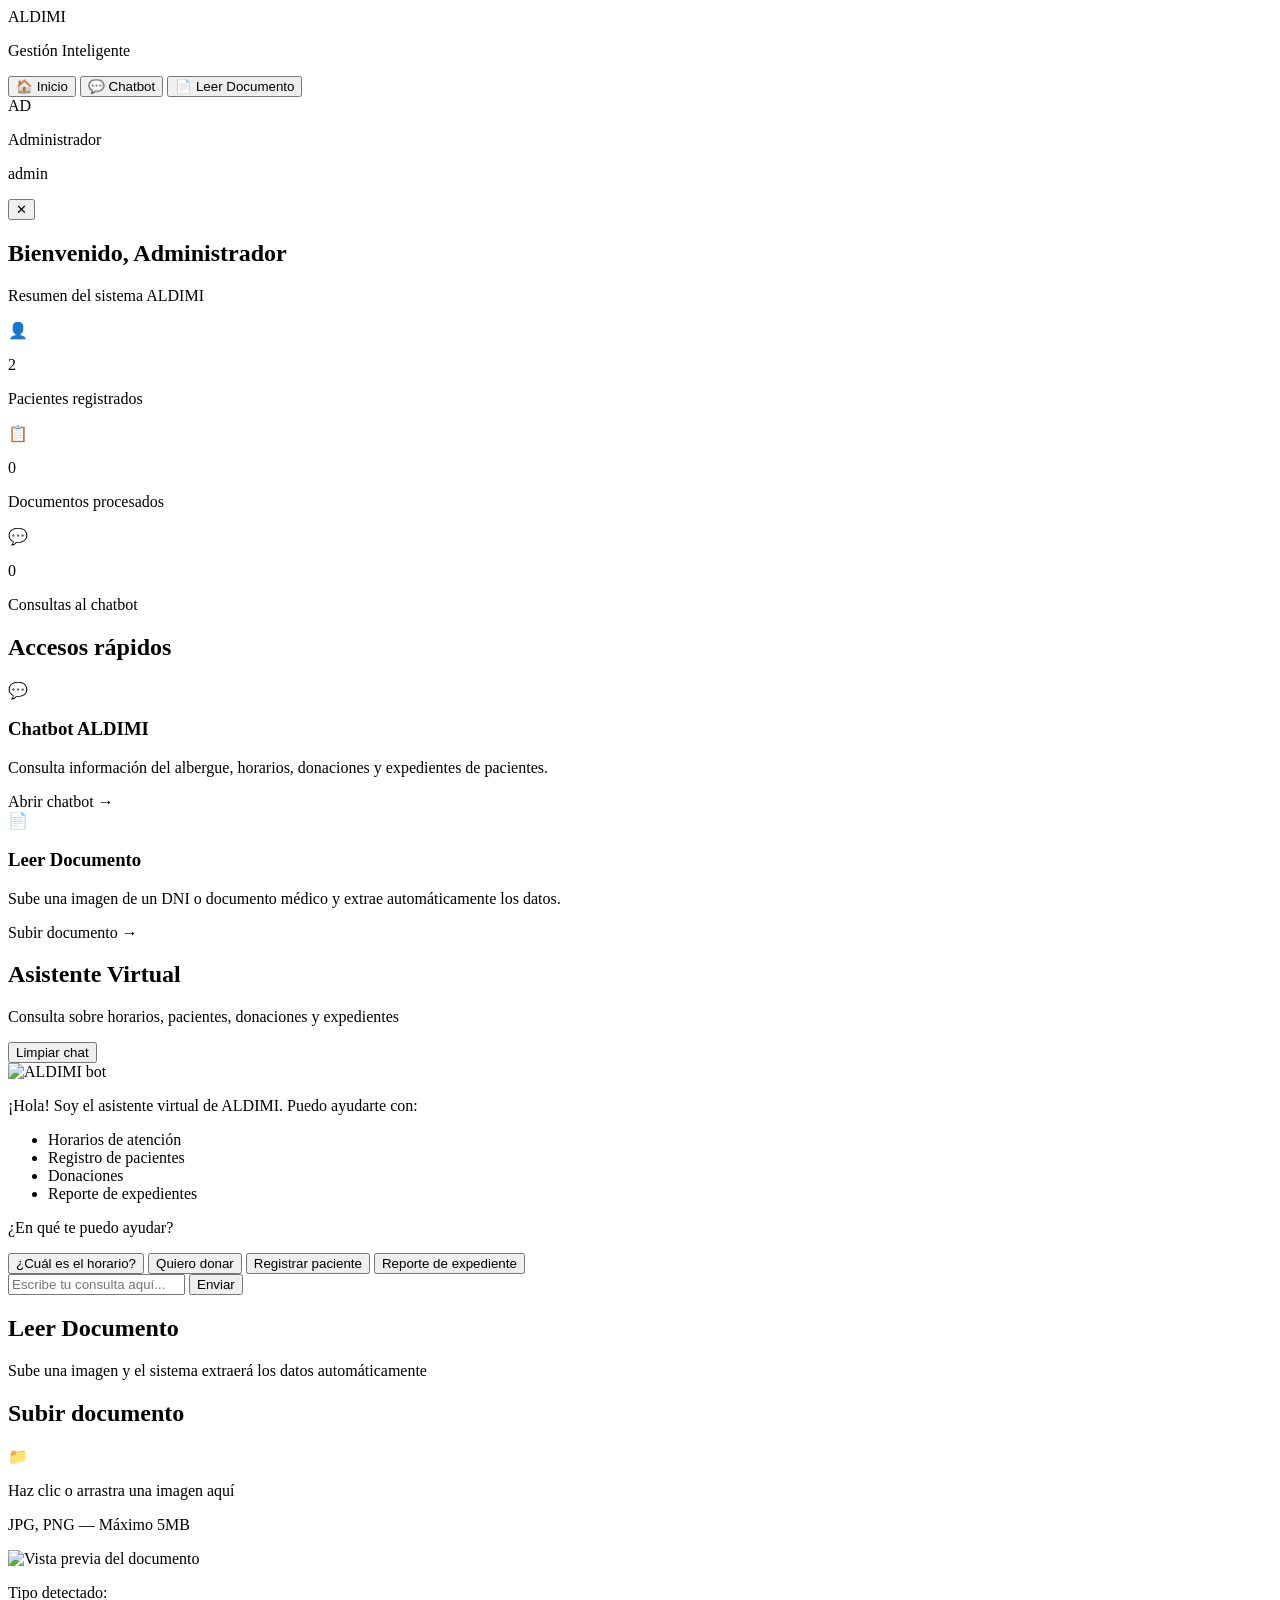
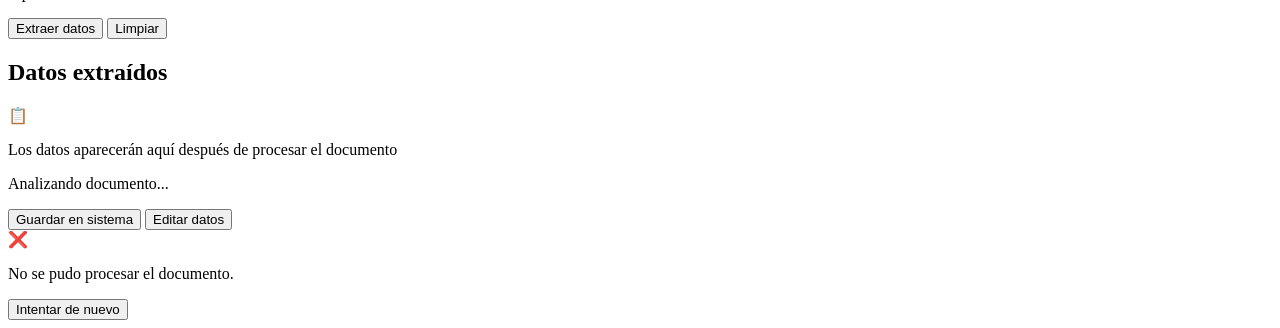
==== commit a313a6fc: "da" ====
(no text change in the page or its own stylesheets)
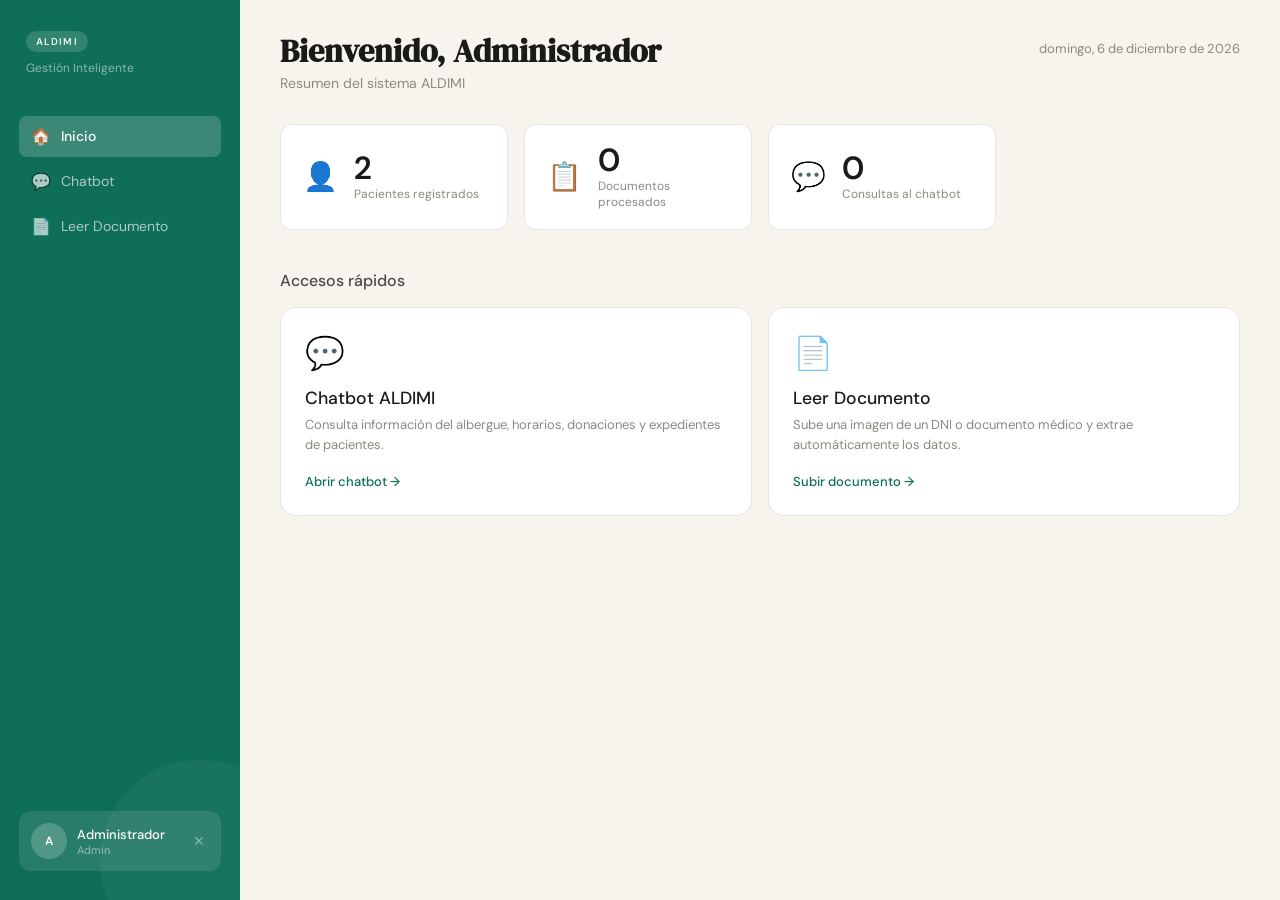
==== commit 69423760: "LISTO" ====
--- a/chatbot.html
+++ b/chatbot.html
@@ -134,14 +134,17 @@
                   <img src="img/eva_chtb.jpg" alt="ALDIMI bot" />
               </div>
               <div class="mensaje-burbuja">
-                <p>¡Hola! Soy el asistente virtual de ALDIMI. Puedo ayudarte con:</p>
-                <ul>
-                  <li>Horarios de atención</li>
-                  <li>Registro de pacientes</li>
-                  <li>Donaciones</li>
-                  <li>Reporte de expedientes</li>
-                </ul>
-                <p>¿En qué te puedo ayudar?</p>
+                <p><strong>ALDIMI:</strong> Bienvenido a ALDIMI 2.0.</p>
+                <p>Puedo ayudarle con:</p>
+                <pre style="margin:6px 0;padding:6px;background:transparent;border:none;font-family:inherit;white-space:pre-wrap;">  horario     — Horarios de atención
+  donaciones  — Información sobre donaciones
+  expedientes — Ver expediente clínico por CIU
+  alertas     — Ver alertas clínicas activas
+  reglamento  — Reglamento interno
+  servicios   — Servicios disponibles
+  requisitos  — Requisitos de admisión
+  visitas     — Horarios de visita</pre>
+                <p>Escriba una de las palabras clave o pregunte libremente.</p>
               </div>
             </div>
 
--- a/css/chatbot.css
+++ b/css/chatbot.css
@@ -0,0 +1,1012 @@
+/* ── Variables globales ── */
+:root {
+  --cream:      #F7F4EE;
+  --ink:        #1A1A18;
+  --ink-mid:    #4A4A45;
+  --ink-soft:   #8A8A82;
+  --teal:       #0F6E56;
+  --teal-lt:    #E1F5EE;
+  --teal-mid:   #1D9E75;
+  --teal-dark:  #0b5542;
+  --red:        #A32D2D;
+  --red-lt:     #FCEBEB;
+  --amber:      #BA7517;
+  --amber-lt:   #FAEEDA;
+  --border:     rgba(26,26,24,0.10);
+  --sidebar-w:  240px;
+  --radius-sm:  8px;
+  --radius-md:  12px;
+  --radius-lg:  16px;
+}
+
+/* ── Reset ── */
+*, *::before, *::after {
+  box-sizing: border-box;
+  margin: 0;
+  padding: 0;
+}
+
+body {
+  font-family: 'DM Sans', sans-serif;
+  background: var(--cream);
+  color: var(--ink);
+  min-height: 100vh;
+}
+
+#app {
+  display: flex;
+  min-height: 100vh;
+}
+
+#sidebar {
+  width: var(--sidebar-w);
+  background: var(--teal);
+  display: flex;
+  flex-direction: column;
+  padding: 1.8rem 1.2rem;
+  position: fixed;
+  top: 0;
+  left: 0;
+  height: 100vh;
+  z-index: 100;
+  overflow: hidden;
+}
+
+#sidebar::after {
+  content: '';
+  position: absolute;
+  bottom: -60px;
+  right: -60px;
+  width: 200px;
+  height: 200px;
+  border-radius: 50%;
+  background: rgba(255,255,255,0.04);
+  pointer-events: none;
+}
+
+#sidebar-marca {
+  margin-bottom: 2.5rem;
+  padding-left: 0.4rem;
+}
+
+#sidebar-badge {
+  display: inline-block;
+  background: rgba(255,255,255,0.15);
+  color: rgba(255,255,255,0.9);
+  font-size: 10px;
+  font-weight: 600;
+  letter-spacing: 0.12em;
+  text-transform: uppercase;
+  padding: 4px 10px;
+  border-radius: 100px;
+  margin-bottom: 0.5rem;
+}
+
+#sidebar-subtitulo {
+  color: rgba(255,255,255,0.5);
+  font-size: 12px;
+}
+
+#sidebar-nav {
+  display: flex;
+  flex-direction: column;
+  gap: 4px;
+  flex: 1;
+}
+
+.nav-btn {
+  display: flex;
+  align-items: center;
+  gap: 10px;
+  width: 100%;
+  background: none;
+  border: none;
+  border-radius: var(--radius-sm);
+  padding: 10px 12px;
+  color: rgba(255,255,255,0.65);
+  font-family: 'DM Sans', sans-serif;
+  font-size: 14px;
+  font-weight: 400;
+  cursor: pointer;
+  text-align: left;
+  transition: background 0.15s, color 0.15s;
+}
+
+.nav-btn:hover {
+  background: rgba(255,255,255,0.1);
+  color: #fff;
+}
+
+.nav-btn.activo {
+  background: rgba(255,255,255,0.18);
+  color: #fff;
+  font-weight: 500;
+}
+
+.nav-icono {
+  font-size: 16px;
+  width: 20px;
+  text-align: center;
+  flex-shrink: 0;
+}
+
+#sidebar-usuario {
+  display: flex;
+  align-items: center;
+  gap: 10px;
+  padding: 12px;
+  background: rgba(255,255,255,0.1);
+  border-radius: var(--radius-md);
+  position: relative;
+  z-index: 1;
+}
+
+#usuario-avatar {
+  width: 36px;
+  height: 36px;
+  border-radius: 50%;
+  background: rgba(255,255,255,0.2);
+  color: #fff;
+  font-size: 12px;
+  font-weight: 600;
+  display: flex;
+  align-items: center;
+  justify-content: center;
+  flex-shrink: 0;
+}
+
+#usuario-info {
+  flex: 1;
+  overflow: hidden;
+}
+
+#usuario-nombre {
+  color: #fff;
+  font-size: 13px;
+  font-weight: 500;
+  white-space: nowrap;
+  overflow: hidden;
+  text-overflow: ellipsis;
+}
+
+#usuario-rol {
+  color: rgba(255,255,255,0.5);
+  font-size: 11px;
+  text-transform: capitalize;
+}
+
+#btn-cerrar-sesion {
+  background: none;
+  border: none;
+  color: rgba(255,255,255,0.4);
+  font-size: 14px;
+  cursor: pointer;
+  padding: 4px;
+  border-radius: 4px;
+  transition: color 0.15s, background 0.15s;
+  flex-shrink: 0;
+}
+
+#btn-cerrar-sesion:hover {
+  color: #fff;
+  background: rgba(255,255,255,0.1);
+}
+
+#contenido {
+  margin-left: var(--sidebar-w);
+  flex: 1;
+  padding: 2rem 2.5rem;
+  min-height: 100vh;
+}
+
+.seccion {
+  display: none;
+}
+
+.seccion.activa {
+  display: block;
+}
+
+.seccion-header {
+  display: flex;
+  align-items: flex-start;
+  justify-content: space-between;
+  margin-bottom: 2rem;
+  gap: 1rem;
+}
+
+.seccion-header h1 {
+  font-family: 'DM Serif Display', serif;
+  font-size: 2rem;
+  color: var(--ink);
+  line-height: 1.2;
+  margin-bottom: 0.2rem;
+}
+
+.seccion-desc {
+  color: var(--ink-soft);
+  font-size: 14px;
+}
+
+#fecha-hoy {
+  color: var(--ink-soft);
+  font-size: 13px;
+  white-space: nowrap;
+  margin-top: 0.5rem;
+}
+
+#stats-grid {
+  display: grid;
+  grid-template-columns: repeat(4, 1fr);
+  gap: 1rem;
+  margin-bottom: 2.5rem;
+}
+
+.stat-card {
+  background: #fff;
+  border: 0.5px solid var(--border);
+  border-radius: var(--radius-md);
+  padding: 1.2rem 1.4rem;
+  display: flex;
+  align-items: center;
+  gap: 1rem;
+}
+
+.stat-card.alerta {
+  background: var(--amber-lt);
+  border-color: rgba(186,117,23,0.2);
+}
+
+.stat-icono {
+  font-size: 28px;
+  flex-shrink: 0;
+}
+
+.stat-numero {
+  font-size: 2rem;
+  font-weight: 600;
+  color: var(--ink);
+  line-height: 1;
+}
+
+.stat-card.alerta .stat-numero {
+  color: var(--amber);
+}
+
+.stat-label {
+  font-size: 12px;
+  color: var(--ink-soft);
+  margin-top: 2px;
+}
+
+#accesos-rapidos h2 {
+  font-size: 1rem;
+  font-weight: 500;
+  color: var(--ink-mid);
+  margin-bottom: 1rem;
+}
+
+#accesos-grid {
+  display: grid;
+  grid-template-columns: 1fr 1fr;
+  gap: 1rem;
+}
+
+.acceso-card {
+  background: #fff;
+  border: 0.5px solid var(--border);
+  border-radius: var(--radius-lg);
+  padding: 1.5rem;
+  cursor: pointer;
+  transition: border-color 0.2s, box-shadow 0.2s;
+}
+
+.acceso-card:hover {
+  border-color: var(--teal-mid);
+  box-shadow: 0 4px 16px rgba(15,110,86,0.08);
+}
+
+.acceso-icono {
+  font-size: 2rem;
+  display: block;
+  margin-bottom: 0.8rem;
+}
+
+.acceso-card h3 {
+  font-size: 1.1rem;
+  font-weight: 500;
+  color: var(--ink);
+  margin-bottom: 0.4rem;
+}
+
+.acceso-card p {
+  font-size: 13px;
+  color: var(--ink-soft);
+  line-height: 1.5;
+  margin-bottom: 1rem;
+}
+
+.acceso-link {
+  font-size: 13px;
+  font-weight: 500;
+  color: var(--teal);
+}
+
+
+/* ── CHATBOT ── */
+
+#btn-limpiar-chat {
+  background: none;
+  border: 1px solid var(--border);
+  border-radius: var(--radius-sm);
+  padding: 8px 16px;
+  font-family: 'DM Sans', sans-serif;
+  font-size: 13px;
+  color: var(--ink-soft);
+  cursor: pointer;
+  transition: border-color 0.15s, color 0.15s;
+  white-space: nowrap;
+}
+
+#btn-limpiar-chat:hover {
+  border-color: var(--ink-soft);
+  color: var(--ink);
+}
+
+#chat-contenedor{
+    background:#fff;
+    border:.5px solid var(--border);
+    border-radius:var(--radius-lg);
+    display:flex;
+    flex-direction:column;
+
+    height:calc(100vh - 120px);
+    min-height:650px;
+
+    overflow:hidden;
+}
+
+#chat-mensajes {
+  flex: 1;
+  overflow-y: auto;
+  padding: 1.5rem;
+  display: flex;
+  flex-direction: column;
+  gap: 1.2rem;
+  scroll-behavior: smooth;
+}
+
+#chat-mensajes::-webkit-scrollbar { width: 4px; }
+#chat-mensajes::-webkit-scrollbar-track { background: transparent; }
+#chat-mensajes::-webkit-scrollbar-thumb {
+  background: var(--border);
+  border-radius: 100px;
+}
+
+.mensaje {
+  display: flex;
+  align-items: flex-end;
+  gap: 8px;
+}
+
+.mensaje.usuario {
+  flex-direction: row-reverse;
+}
+
+/* ── Avatar del mensaje ── */
+.mensaje-avatar {
+  width: 32px;
+  height: 32px;
+  border-radius: 50%;
+  display: flex;
+  align-items: center;
+  justify-content: center;
+  font-size: 16px;
+  flex-shrink: 0;
+  background: var(--teal-lt);
+  overflow: hidden; /* ← clave para que la img respete el círculo */
+}
+
+.mensaje.usuario .mensaje-avatar {
+  background: var(--teal);
+  font-size: 13px;
+  color: #fff;
+  font-weight: 600;
+}
+
+/* Imagen dentro del avatar del bot */
+.mensaje-avatar img {
+  width: 100%;
+  height: 100%;
+  object-fit: cover;
+  border-radius: 50%;
+  display: block;
+}
+
+.mensaje-burbuja {
+  max-width: 70%;
+  padding: 12px 16px;
+  border-radius: var(--radius-md);
+  font-size: 14px;
+  line-height: 1.6;
+}
+
+.mensaje.bot .mensaje-burbuja {
+  background: var(--cream);
+  color: var(--ink);
+  border-bottom-left-radius: 4px;
+}
+
+.mensaje.usuario .mensaje-burbuja {
+  background: var(--teal);
+  color: #fff;
+  border-bottom-right-radius: 4px;
+}
+
+.mensaje-burbuja ul {
+  padding-left: 1rem;
+  margin: 0.5rem 0;
+}
+
+.mensaje-burbuja li {
+  margin-bottom: 2px;
+}
+
+.mensaje-burbuja p + p {
+  margin-top: 6px;
+}
+
+.mensaje-typing .mensaje-burbuja {
+  display: flex;
+  gap: 4px;
+  align-items: center;
+  padding: 14px 18px;
+}
+
+.typing-dot {
+  width: 7px;
+  height: 7px;
+  border-radius: 50%;
+  background: var(--ink-soft);
+  animation: typing 1.2s infinite;
+}
+
+.typing-dot:nth-child(2) { animation-delay: 0.2s; }
+.typing-dot:nth-child(3) { animation-delay: 0.4s; }
+
+@keyframes typing {
+  0%, 60%, 100% { transform: translateY(0);   opacity: 0.4; }
+  30%            { transform: translateY(-6px); opacity: 1;   }
+}
+
+#chat-sugerencias {
+  display: flex;
+  gap: 8px;
+  padding: 0.8rem 1.5rem;
+  flex-wrap: wrap;
+  border-top: 0.5px solid var(--border);
+}
+
+.sugerencia-btn {
+  background: var(--cream);
+  border: 1px solid var(--border);
+  border-radius: 100px;
+  padding: 6px 14px;
+  font-family: 'DM Sans', sans-serif;
+  font-size: 12px;
+  color: var(--ink-mid);
+  cursor: pointer;
+  transition: background 0.15s, border-color 0.15s;
+}
+
+.sugerencia-btn:hover {
+  background: var(--teal-lt);
+  border-color: var(--teal-mid);
+  color: var(--teal);
+}
+
+#chat-input-area {
+  display: flex;
+  gap: 8px;
+  padding: 1rem 1.5rem;
+  border-top: 0.5px solid var(--border);
+}
+
+#chat-input {
+  flex: 1;
+  background: var(--cream);
+  border: 1.5px solid var(--border);
+  border-radius: 100px;
+  padding: 10px 18px;
+  font-family: 'DM Sans', sans-serif;
+  font-size: 14px;
+  color: var(--ink);
+  outline: none;
+  transition: border-color 0.2s, box-shadow 0.2s;
+}
+
+#chat-input:focus {
+  border-color: var(--teal-mid);
+  box-shadow: 0 0 0 3px rgba(29,158,117,0.1);
+}
+
+#btn-enviar-chat {
+  background: var(--teal);
+  color: #fff;
+  border: none;
+  border-radius: 100px;
+  padding: 10px 22px;
+  font-family: 'DM Sans', sans-serif;
+  font-size: 14px;
+  font-weight: 500;
+  cursor: pointer;
+  transition: background 0.15s, transform 0.1s;
+  white-space: nowrap;
+}
+
+#btn-enviar-chat:hover   { background: var(--teal-dark); }
+#btn-enviar-chat:active  { transform: scale(0.97); }
+#btn-enviar-chat:disabled {
+  opacity: 0.5;
+  cursor: not-allowed;
+}
+
+
+/* ── OCR ── */
+
+#ocr-contenedor {
+  display: grid;
+  grid-template-columns: 1fr 1fr;
+  gap: 1.5rem;
+  align-items: start;
+}
+
+#ocr-panel-subir,
+#ocr-panel-resultado {
+  background: #fff;
+  border: 0.5px solid var(--border);
+  border-radius: var(--radius-lg);
+  padding: 1.5rem;
+}
+
+#ocr-panel-subir h2,
+#ocr-panel-resultado h2 {
+  font-size: 1rem;
+  font-weight: 500;
+  color: var(--ink);
+  margin-bottom: 1.2rem;
+}
+
+#zona-subir {
+  border: 2px dashed var(--border);
+  border-radius: var(--radius-md);
+  padding: 2.5rem 1.5rem;
+  text-align: center;
+  cursor: pointer;
+  transition: border-color 0.2s, background 0.2s;
+  margin-bottom: 1rem;
+}
+
+#zona-subir:hover,
+#zona-subir.arrastrando {
+  border-color: var(--teal-mid);
+  background: var(--teal-lt);
+}
+
+#zona-icono {
+  font-size: 2.5rem;
+  display: block;
+  margin-bottom: 0.8rem;
+}
+
+#zona-texto-principal {
+  font-size: 14px;
+  font-weight: 500;
+  color: var(--ink-mid);
+  margin-bottom: 0.3rem;
+}
+
+#zona-texto-secundario {
+  font-size: 12px;
+  color: var(--ink-soft);
+}
+
+#preview-contenedor {
+  display: none;
+  margin-bottom: 1rem;
+}
+
+#preview-contenedor.visible {
+  display: block;
+}
+
+#preview-nombre-archivo {
+  font-size: 12px;
+  color: var(--ink-soft);
+  margin-bottom: 8px;
+  overflow: hidden;
+  text-overflow: ellipsis;
+  white-space: nowrap;
+}
+
+#preview-imagen {
+  width: 100%;
+  max-height: 200px;
+  object-fit: contain;
+  border-radius: var(--radius-sm);
+  border: 0.5px solid var(--border);
+  background: var(--cream);
+}
+
+#tipo-documento-contenedor {
+  display: none;
+  align-items: center;
+  gap: 8px;
+  margin-bottom: 1rem;
+  font-size: 13px;
+  color: var(--ink-soft);
+}
+
+#tipo-documento-contenedor.visible {
+  display: flex;
+}
+
+#tipo-documento-badge {
+  background: var(--teal-lt);
+  color: var(--teal);
+  font-size: 12px;
+  font-weight: 500;
+  padding: 3px 10px;
+  border-radius: 100px;
+  border: 1px solid rgba(15,110,86,0.2);
+}
+
+#btn-procesar-ocr {
+  width: 100%;
+  background: var(--teal);
+  color: #fff;
+  border: none;
+  border-radius: var(--radius-sm);
+  padding: 12px;
+  font-family: 'DM Sans', sans-serif;
+  font-size: 14px;
+  font-weight: 500;
+  cursor: pointer;
+  margin-bottom: 8px;
+  transition: background 0.15s, transform 0.1s;
+  display: none;
+}
+
+#btn-procesar-ocr.visible { display: block; }
+#btn-procesar-ocr:hover   { background: var(--teal-dark); }
+#btn-procesar-ocr:active  { transform: scale(0.99); }
+#btn-procesar-ocr:disabled {
+  opacity: 0.6;
+  cursor: not-allowed;
+}
+
+#btn-limpiar-ocr {
+  width: 100%;
+  background: none;
+  border: 1px solid var(--border);
+  border-radius: var(--radius-sm);
+  padding: 10px;
+  font-family: 'DM Sans', sans-serif;
+  font-size: 13px;
+  color: var(--ink-soft);
+  cursor: pointer;
+  transition: border-color 0.15s, color 0.15s;
+  display: none;
+}
+
+#btn-limpiar-ocr.visible { display: block; }
+#btn-limpiar-ocr:hover {
+  border-color: var(--red);
+  color: var(--red);
+}
+
+#ocr-estado-vacio,
+#ocr-estado-procesando,
+#ocr-estado-resultado,
+#ocr-estado-error {
+  display: none;
+}
+
+#ocr-estado-vacio.visible,
+#ocr-estado-procesando.visible,
+#ocr-estado-resultado.visible,
+#ocr-estado-error.visible {
+  display: block;
+}
+
+#ocr-estado-vacio {
+  text-align: center;
+  padding: 3rem 1rem;
+}
+
+#ocr-estado-vacio span {
+  font-size: 3rem;
+  display: block;
+  margin-bottom: 1rem;
+  opacity: 0.3;
+}
+
+#ocr-estado-vacio p {
+  font-size: 13px;
+  color: var(--ink-soft);
+  line-height: 1.6;
+}
+
+#ocr-estado-procesando {
+  text-align: center;
+  padding: 3rem 1rem;
+}
+
+#ocr-spinner {
+  width: 40px;
+  height: 40px;
+  border: 3px solid var(--teal-lt);
+  border-top-color: var(--teal);
+  border-radius: 50%;
+  animation: spin 0.8s linear infinite;
+  margin: 0 auto 1rem;
+}
+
+@keyframes spin { to { transform: rotate(360deg); } }
+
+#ocr-estado-procesando p {
+  font-size: 13px;
+  color: var(--ink-soft);
+}
+
+#ocr-campos {
+  display: flex;
+  flex-direction: column;
+  gap: 10px;
+  margin-bottom: 1rem;
+}
+
+.ocr-campo {
+  display: flex;
+  flex-direction: column;
+  gap: 4px;
+}
+
+.ocr-campo label {
+  font-size: 11px;
+  font-weight: 600;
+  color: var(--ink-soft);
+  text-transform: uppercase;
+  letter-spacing: 0.06em;
+}
+
+.ocr-campo input {
+  background: var(--cream);
+  border: 1.5px solid var(--border);
+  border-radius: var(--radius-sm);
+  padding: 9px 12px;
+  font-family: 'DM Sans', sans-serif;
+  font-size: 14px;
+  color: var(--ink);
+  outline: none;
+  transition: border-color 0.2s;
+}
+
+.ocr-campo input:focus  { border-color: var(--teal-mid); }
+.ocr-campo input:read-only { cursor: default; opacity: 0.85; }
+
+#ocr-observacion {
+  background: var(--teal-lt);
+  border: 1px solid rgba(15,110,86,0.15);
+  border-radius: var(--radius-sm);
+  padding: 10px 14px;
+  margin-bottom: 1rem;
+  display: none;
+}
+
+#ocr-observacion.visible { display: block; }
+
+#ocr-observacion-texto {
+  font-size: 12px;
+  color: var(--teal);
+  line-height: 1.5;
+}
+
+#ocr-acciones {
+  display: flex;
+  gap: 8px;
+}
+
+#btn-guardar-ocr {
+  flex: 1;
+  background: var(--teal);
+  color: #fff;
+  border: none;
+  border-radius: var(--radius-sm);
+  padding: 10px;
+  font-family: 'DM Sans', sans-serif;
+  font-size: 13px;
+  font-weight: 500;
+  cursor: pointer;
+  transition: background 0.15s;
+}
+
+#btn-guardar-ocr:hover { background: var(--teal-dark); }
+
+#btn-editar-ocr {
+  flex: 1;
+  background: none;
+  border: 1px solid var(--border);
+  border-radius: var(--radius-sm);
+  padding: 10px;
+  font-family: 'DM Sans', sans-serif;
+  font-size: 13px;
+  color: var(--ink-mid);
+  cursor: pointer;
+  transition: border-color 0.15s, color 0.15s;
+}
+
+#btn-editar-ocr:hover {
+  border-color: var(--teal-mid);
+  color: var(--teal);
+}
+
+#ocr-estado-error {
+  text-align: center;
+  padding: 2rem 1rem;
+}
+
+#ocr-estado-error span {
+  font-size: 2.5rem;
+  display: block;
+  margin-bottom: 0.8rem;
+}
+
+#ocr-error-texto {
+  font-size: 13px;
+  color: var(--red);
+  margin-bottom: 1rem;
+}
+
+#ocr-estado-error button {
+  background: none;
+  border: 1px solid var(--red);
+  border-radius: var(--radius-sm);
+  padding: 8px 16px;
+  font-family: 'DM Sans', sans-serif;
+  font-size: 13px;
+  color: var(--red);
+  cursor: pointer;
+  transition: background 0.15s;
+}
+
+#ocr-estado-error button:hover { background: var(--red-lt); }
+
+
+/* ── OCR secciones y resultados ── */
+
+.ocr-seccion-titulo {
+  font-size: 11px;
+  font-weight: 600;
+  color: var(--ink-soft);
+  text-transform: uppercase;
+  letter-spacing: 0.08em;
+  margin: 1.2rem 0 0.6rem;
+  padding-bottom: 6px;
+  border-bottom: 1px solid var(--border);
+}
+
+.ocr-seccion-titulo:first-child {
+  margin-top: 0;
+}
+
+.ocr-resultado {
+  background: var(--cream);
+  border-radius: var(--radius-sm);
+  padding: 8px 10px;
+  border: 1px solid var(--border);
+}
+
+.ocr-resultado--alt {
+  background: var(--amber-lt);
+  border-color: rgba(186, 117, 23, 0.25);
+}
+
+.ocr-resultado-fila {
+  display: flex;
+  align-items: center;
+  gap: 8px;
+}
+
+.ocr-resultado-fila label {
+  font-size: 12px;
+  font-weight: 500;
+  color: var(--ink-mid);
+  min-width: 180px;
+  flex-shrink: 0;
+  text-transform: none;
+  letter-spacing: 0;
+}
+
+.ocr-resultado-fila input {
+  flex: 1;
+  background: transparent;
+  border: none;
+  padding: 2px 0;
+  font-family: 'DM Sans', sans-serif;
+  font-size: 13px;
+  font-weight: 500;
+  color: var(--ink);
+  outline: none;
+}
+
+.ocr-resultado--alt .ocr-resultado-fila input {
+  color: var(--amber);
+}
+
+.ocr-resultado-badge {
+  font-size: 11px;
+  font-weight: 500;
+  padding: 2px 8px;
+  border-radius: 100px;
+  white-space: nowrap;
+  flex-shrink: 0;
+}
+
+.badge-ok {
+  background: var(--teal-lt);
+  color: var(--teal);
+  border: 1px solid rgba(15, 110, 86, 0.2);
+}
+
+.badge-alt {
+  background: var(--amber-lt);
+  color: var(--amber);
+  border: 1px solid rgba(186, 117, 23, 0.25);
+}
+
+.ocr-resultado-ref {
+  font-size: 11px;
+  color: var(--ink-soft);
+  margin-top: 3px;
+  display: block;
+  padding-left: 2px;
+}
+
+
+/* ── Responsive ── */
+@media (max-width: 900px) {
+  :root { --sidebar-w: 200px; }
+
+  #stats-grid { grid-template-columns: 1fr 1fr; }
+  #ocr-contenedor { grid-template-columns: 1fr; }
+}
+
+@media (max-width: 680px) {
+  #sidebar {
+    width: 60px;
+    padding: 1.2rem 0.6rem;
+  }
+
+  :root { --sidebar-w: 60px; }
+
+  #sidebar-marca,
+  .nav-texto,
+  #usuario-info,
+  #btn-cerrar-sesion,
+  #sidebar-subtitulo {
+    display: none;
+  }
+
+  .nav-btn {
+    justify-content: center;
+    padding: 10px;
+  }
+
+  #usuario-avatar { margin: 0 auto; }
+
+  #contenido { padding: 1.2rem; }
+
+  #stats-grid    { grid-template-columns: 1fr 1fr; }
+  #accesos-grid  { grid-template-columns: 1fr; }
+}
